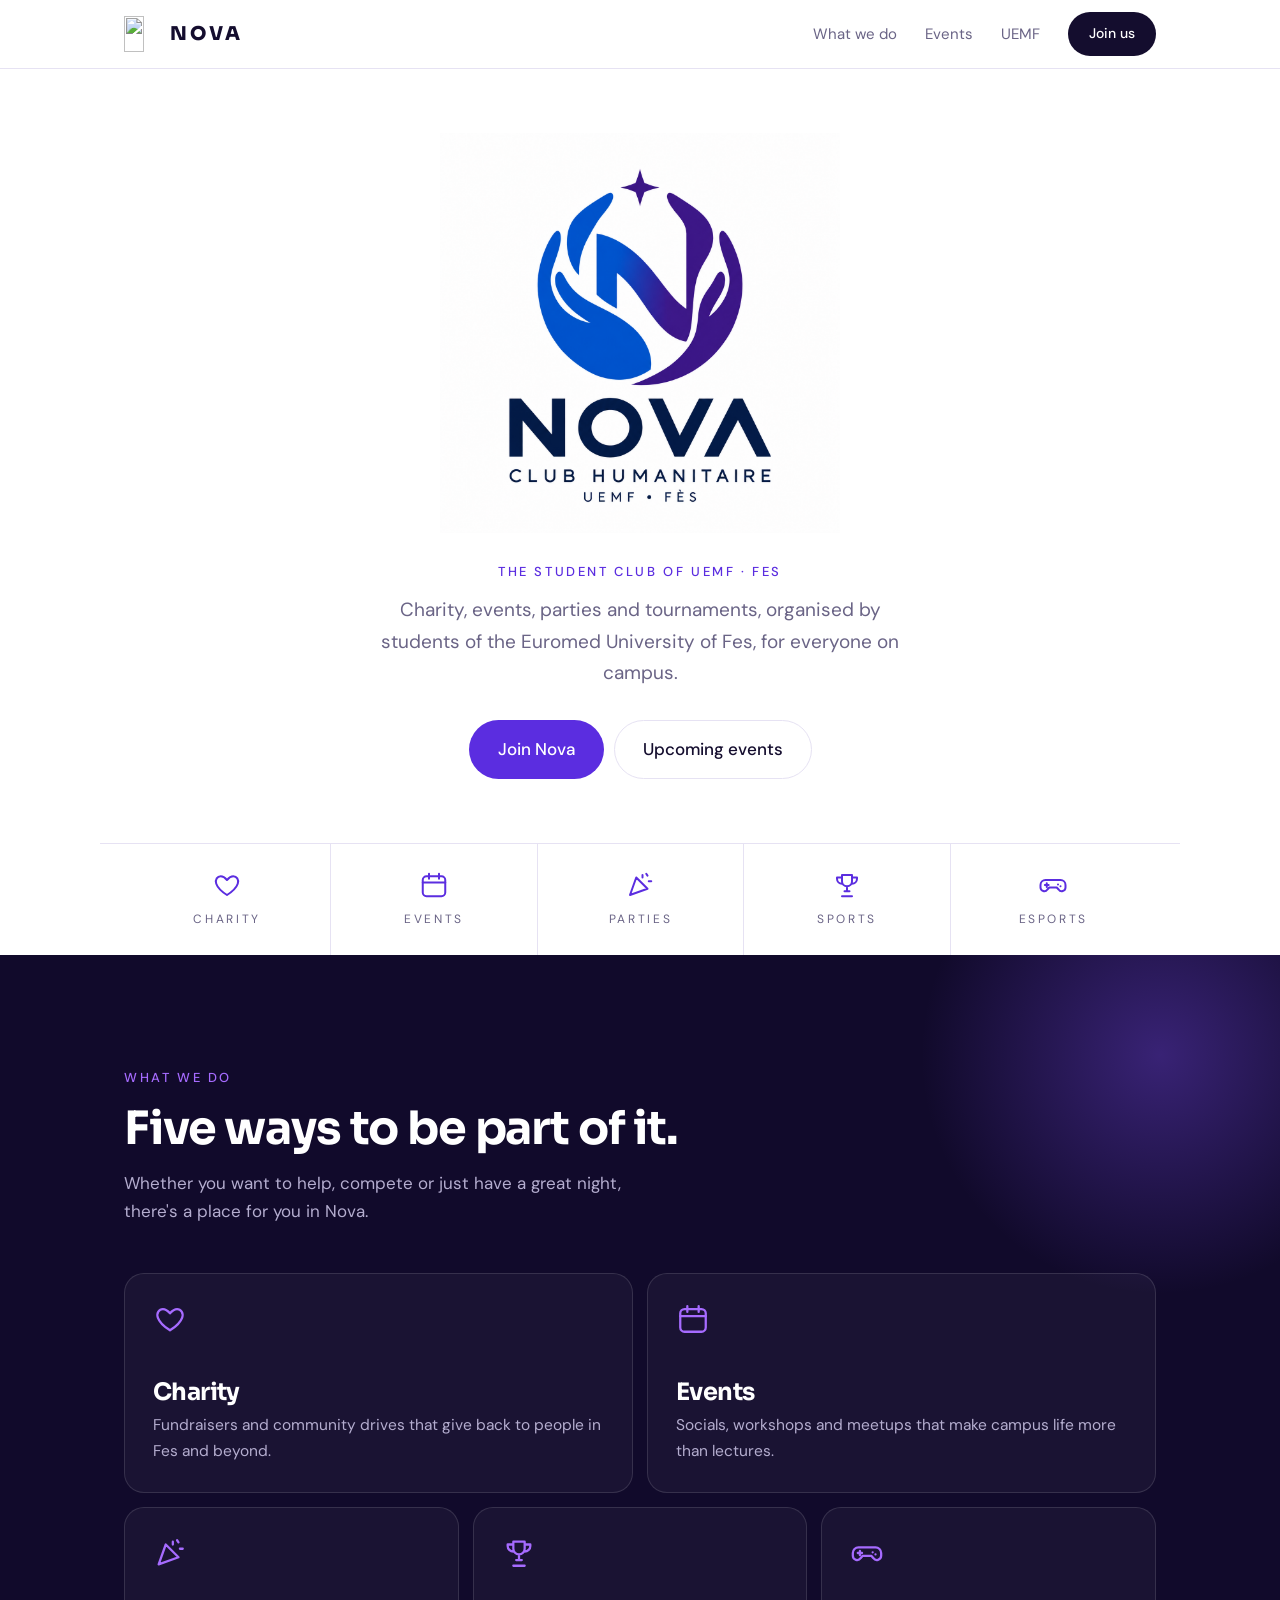
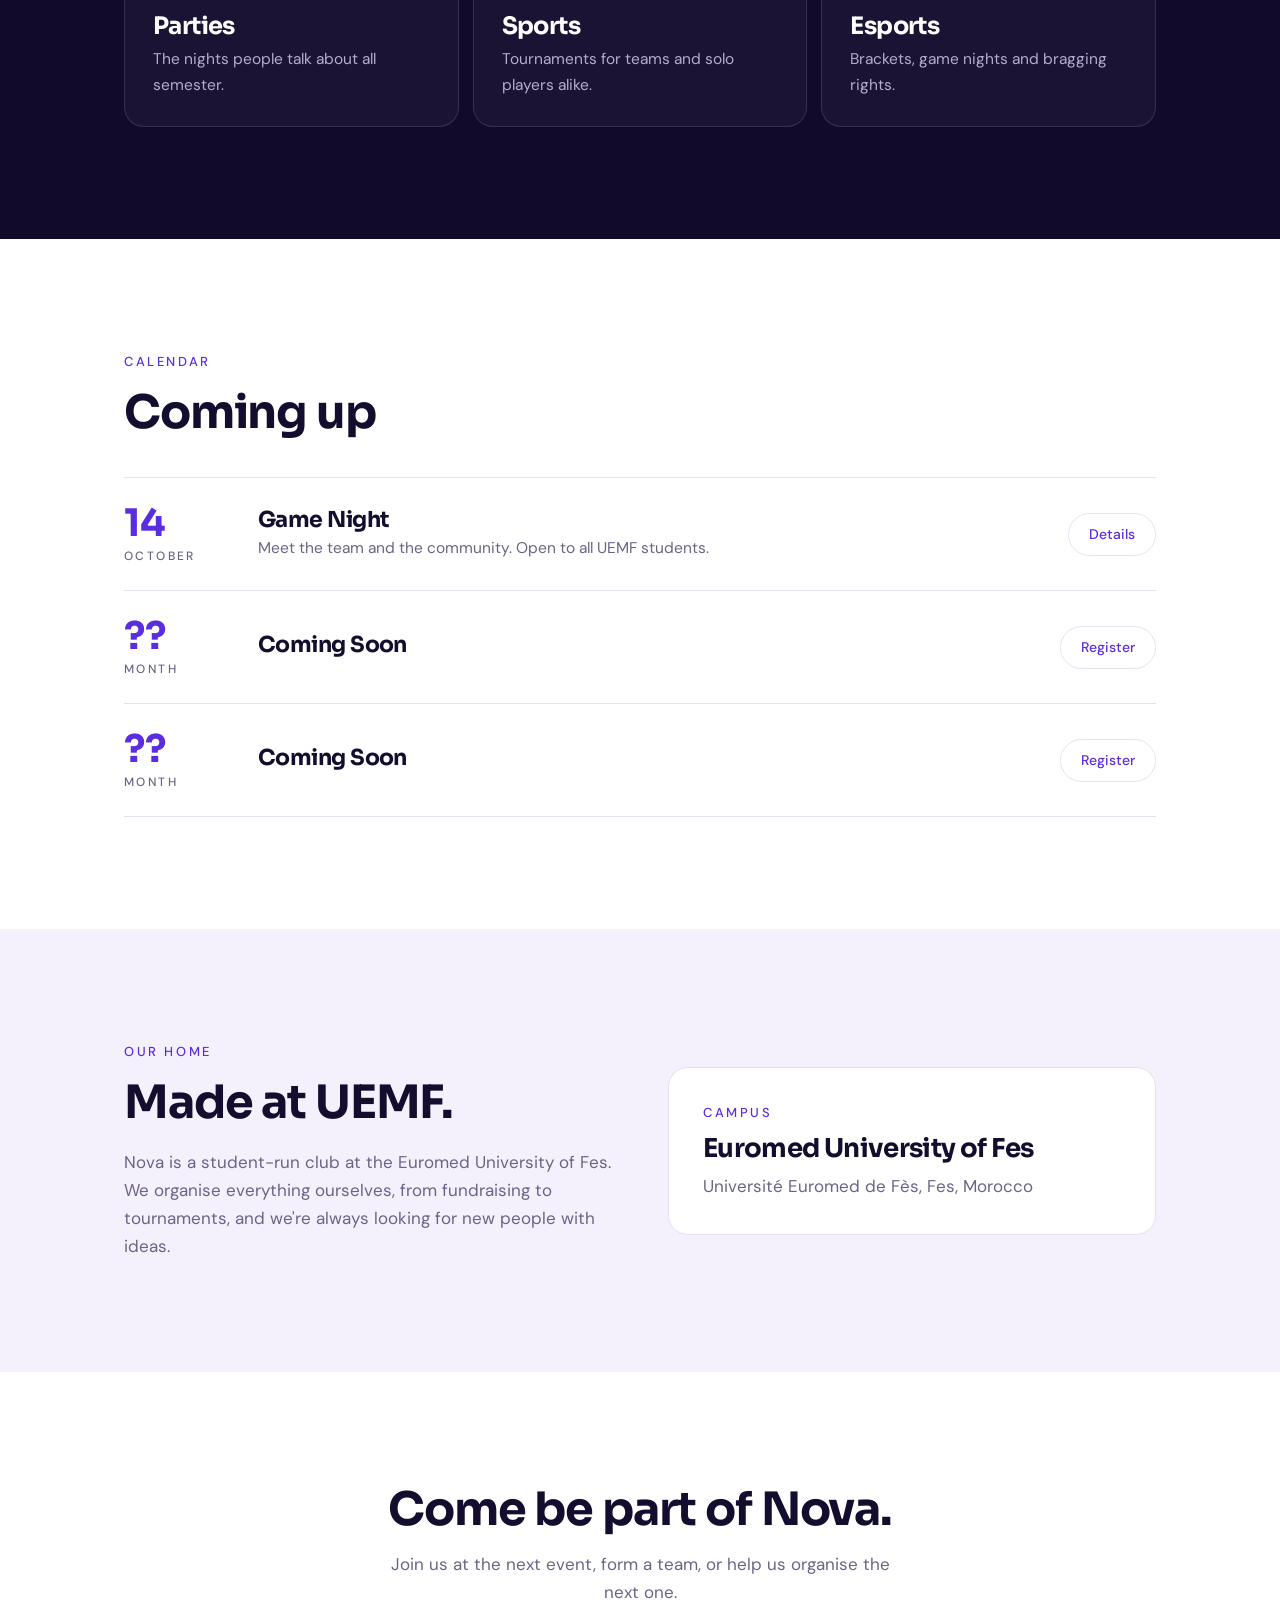
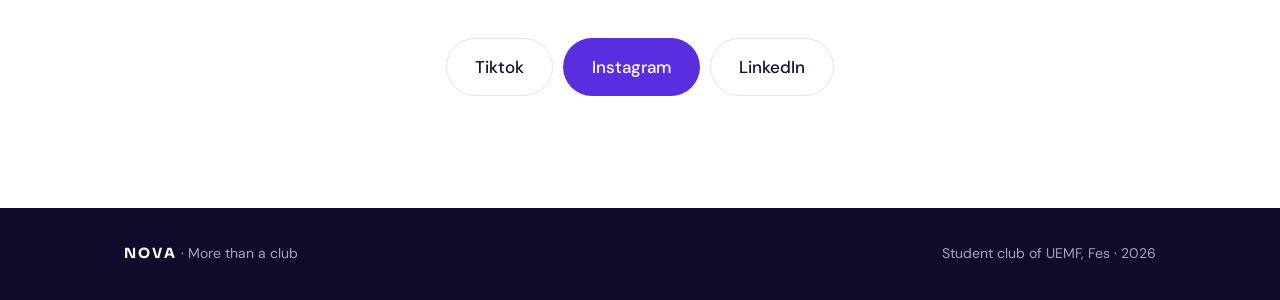
==== index.html @ 506ca685 "Update index.html" ====
<!DOCTYPE html>
<html lang="en">
<head>
  <meta charset="utf-8">
  <meta name="viewport" content="width=device-width, initial-scale=1, viewport-fit=cover">
  <title>Nova Club | UEMF</title>
  <meta name="description" content="Nova is the student club of the Euromed University of Fes: charity, events, parties, sports and esports.">
  <link rel="icon" href="assets/mark.png">
  <link rel="preconnect" href="https://fonts.googleapis.com">
  <link rel="preconnect" href="https://fonts.gstatic.com" crossorigin>
  <link rel="stylesheet" href="https://fonts.googleapis.com/css2?family=Sora:wght@400;600;700;800&family=DM+Sans:wght@400;500&display=swap">
  <link rel="stylesheet" href="styles.css">
  <script src="main.js" defer></script>
</head>
<body>

  <!-- Icon sprite: define once, reuse with <use href="#i-name"> -->
  <svg width="0" height="0" style="position:absolute" aria-hidden="true">
    <symbol id="i-heart" viewBox="0 0 24 24"><path d="M12 20s-7-4.4-8.6-9C2.300 7.600 4.300 5 7 5c2 0 3.400 1.100 5 3 1.600-1.900 3-3 5-3 2.700 0 4.700 2.600 3.600 6-1.600 4.600-8.600 9-8.600 9z"/></symbol>
    <symbol id="i-calendar" viewBox="0 0 24 24"><rect x="3" y="5" width="18" height="16" rx="3"/><path d="M8 3v4M16 3v4M3 10h18"/></symbol>
    <symbol id="i-party" viewBox="0 0 24 24"><path d="M4 20l5-14 9 9-14 5zM14 4v2M19 9h2M17 3l1 1.500"/></symbol>
    <symbol id="i-trophy" viewBox="0 0 24 24"><path d="M8 4h8v5a4 4 0 01-8 0V4zM8 6H4v1a4 4 0 004 4M16 6h4v1a4 4 0 01-4 4M12 13v4M8 21h8M10 17h4"/></symbol>
    <symbol id="i-gamepad" viewBox="0 0 24 24"><path d="M6 8h12a4 4 0 014 4v2a3 3 0 01-5.500 1.600L15 14H9l-1.500 1.600A3 3 0 012 14v-2a4 4 0 014-4zM7 10.500v3M5.500 12h3M16 11.500h.01M18 13h.01"/></symbol>
  </svg>

  <!-- ============ Header ============ -->
  <header class="site-header" id="top">
    <div class="container site-header__bar">
      <a class="brand" href="#top">
        <img src="assets/mark.jpg" alt="" width="36" height="36">
        <span>NOVA</span>
      </a>

      <button class="nav-toggle" aria-label="Toggle menu" aria-expanded="false" aria-controls="nav">
        <span></span><span></span>
      </button>

      <nav class="nav" id="nav" aria-label="Main">
        <a href="#about">What we do</a>
        <a href="#events">Events</a>
        <a href="#uemf">UEMF</a>
        <a href="https://docs.google.com/forms/d/e/1FAIpQLScmIQ1pw8FOXu6V0vWj6asty3MbUjY6OAAbXRcZuZG2vk9YHw/viewform?pli=1" class="btn btn--dark btn--sm">Join us</a>
      </nav>
    </div>
  </header>

  <main>

    <!-- ============ Hero ============ -->
    <section class="hero">
      <div class="container hero__inner">
        <img class="hero__logo" src="assets/nova.png" alt="Nova logo" width="420" height="374">
        <p class="eyebrow">The student club of UEMF · Fes</p>
        <p class="hero__text">
          Charity, events, parties and tournaments, organised by students of the
          Euromed University of Fes, for everyone on campus.
        </p>
        <div class="hero__actions">
          <a class="btn btn--primary" href="https://docs.google.com/forms/d/e/1FAIpQLScmIQ1pw8FOXu6V0vWj6asty3MbUjY6OAAbXRcZuZG2vk9YHw/viewform?pli=1">Join Nova</a>
          <a class="btn btn--ghost" href="#events">Upcoming events</a>
        </div>
      </div>

      <ul class="container pillars" aria-label="What Nova does">
        <li><svg class="icon"><use href="#i-heart"/></svg>Charity</li>
        <li><svg class="icon"><use href="#i-calendar"/></svg>Events</li>
        <li><svg class="icon"><use href="#i-party"/></svg>Parties</li>
        <li><svg class="icon"><use href="#i-trophy"/></svg>Sports</li>
        <li><svg class="icon"><use href="#i-gamepad"/></svg>Esports</li>
      </ul>
    </section>

    <!-- ============ What we do ============ -->
    <section class="section section--dark" id="about">
      <div class="container">
        <p class="eyebrow eyebrow--glow">What we do</p>
        <h2>Five ways to be part of it.</h2>
        <p class="section__intro">
          Whether you want to help, compete or just have a great night, there's a place for you in Nova.
        </p>

        <div class="cards">
          <article class="card card--wide">
            <svg class="icon icon--lg"><use href="#i-heart"/></svg>
            <h3>Charity</h3>
            <p>Fundraisers and community drives that give back to people in Fes and beyond.</p>
          </article>
          <article class="card card--wide">
            <svg class="icon icon--lg"><use href="#i-calendar"/></svg>
            <h3>Events</h3>
            <p>Socials, workshops and meetups that make campus life more than lectures.</p>
          </article>
          <article class="card">
            <svg class="icon icon--lg"><use href="#i-party"/></svg>
            <h3>Parties</h3>
            <p>The nights people talk about all semester.</p>
          </article>
          <article class="card">
            <svg class="icon icon--lg"><use href="#i-trophy"/></svg>
            <h3>Sports</h3>
            <p>Tournaments for teams and solo players alike.</p>
          </article>
          <article class="card">
            <svg class="icon icon--lg"><use href="#i-gamepad"/></svg>
            <h3>Esports</h3>
            <p>Brackets, game nights and bragging rights.</p>
          </article>
        </div>
      </div>
    </section>

    <!-- ============ Events ============ -->
    <section class="section" id="events">
      <div class="container">
        <header class="section__head">
          <div>
            <p class="eyebrow">Calendar</p>
            <h2>Coming up</h2>
          </div>
        </header>

        <ul class="events">
          <li class="event">
            <div class="event__date">14<small>October</small></div>
            <div class="event__body"><h3>Game Night</h3><p>Meet the team and the community. Open to all UEMF students.</p></div>
            <a class="btn btn--outline btn--sm" href="#">Details</a>
          </li>
          <li class="event">
            <div class="event__date">??<small>Month</small></div>
            <div class="event__body"><h3>Coming Soon</h3><p></p></div>
            <a class="btn btn--outline btn--sm" href="#">Register</a>
          </li>
          <li class="event">
            <div class="event__date">??<small>Month</small></div>
            <div class="event__body"><h3>Coming Soon</h3><p></p></div>
            <a class="btn btn--outline btn--sm" href="#">Register</a>
          </li>
        </ul>
      </div>
    </section>

    <!-- ============ UEMF ============ -->
    <section class="section section--soft" id="uemf">
      <div class="container split">
        <div>
          <p class="eyebrow">Our home</p>
          <h2>Made at UEMF.</h2>
          <p class="muted">
            Nova is a student-run club at the Euromed University of Fes. We organise
            everything ourselves, from fundraising to tournaments, and we're always
            looking for new people with ideas.
          </p>
        </div>
        <address class="location">
          <span class="eyebrow">Campus</span>
          <h3>Euromed University of Fes</h3>
          <p>Université Euromed de Fès, Fes, Morocco</p>
        </address>
      </div>
    </section>

    <!-- ============ Join ============ -->
    <section class="section section--center" id="join">
      <div class="container">
        <h2>Come be part of Nova.</h2>
        <p class="muted">Join us at the next event, form a team, or help us organise the next one.</p>
        <div class="hero__actions">
          <a class="btn btn--ghost" href="#">Tiktok</a>
          <a class="btn btn--primary" href="https://www.instagram.com/nova_club_uemf">Instagram</a>
          <a class="btn btn--ghost" href="#">LinkedIn</a>
        </div>
      </div>
    </section>

  </main>

  <!-- ============ Footer ============ -->
  <footer class="site-footer">
    <div class="container site-footer__bar">
      <span><strong>NOVA</strong> · More than a club</span>
      <span>Student club of UEMF, Fes · <span id="year"></span></span>
    </div>
  </footer>

</body>
</html>
---- styles.css ----
/* =========================================================
   NOVA — styles
   1. Tokens   2. Base   3. Layout   4. Components
   5. Sections   6. Responsive
   ========================================================= */

/* 1. Tokens ------------------------------------------------ */
:root {
  --ink: #140d2e;
  --muted: #6a6486;
  --line: #e6e2f3;
  --accent: #5b2de0;
  --glow: #a66bff;
  --soft: #f4f1fc;
  --night: #110a2b;
  --night-text: #b4adcf;

  --font-head: "Sora", system-ui, sans-serif;
  --font-body: "DM Sans", system-ui, sans-serif;

  --radius: 20px;
  --section-space: clamp(64px, 10vw, 112px);
  --header-h: 68px;
}

/* 2. Base -------------------------------------------------- */
*, *::before, *::after { box-sizing: border-box; }

html {
  scroll-behavior: smooth;
  scroll-padding-top: var(--header-h);
}

body {
  margin: 0;
  background: #fff;
  color: var(--ink);
  font: 17px/1.65 var(--font-body);
}

h1, h2, h3 {
  margin: 0;
  font-family: var(--font-head);
  line-height: 1.1;
  letter-spacing: -0.025em;
}
h2 { font-size: clamp(30px, 4.4vw, 46px); font-weight: 700; max-width: 16ch; }
h3 { font-size: 22px; }

p { margin: 0; }
ul { list-style: none; margin: 0; padding: 0; }
a { color: inherit; }
img { max-width: 100%; height: auto; display: block; }

:focus-visible { outline: 2px solid var(--accent); outline-offset: 3px; }

@media (prefers-reduced-motion: reduce) {
  html { scroll-behavior: auto; }
  * { transition: none !important; }
}

/* 3. Layout ------------------------------------------------ */
.container {
  width: 100%;
  max-width: 1080px;
  margin: 0 auto;
  padding: 0 24px;
}

.section { padding: var(--section-space) 0; }
.section--soft { background: var(--soft); }
.section--center { text-align: center; }
.section--center h2,
.section--center .muted { margin-left: auto; margin-right: auto; }
.section--center h2 { margin-bottom: 16px; max-width: 18ch; }
.section--center .muted { max-width: 44ch; margin-bottom: 32px; }

.section__head {
  display: flex;
  justify-content: space-between;
  align-items: flex-end;
  flex-wrap: wrap;
  gap: 24px;
  margin-bottom: 40px;
}

.split {
  display: grid;
  grid-template-columns: 1fr 1fr;
  gap: 56px;
  align-items: center;
}
.split h2 { margin-bottom: 20px; max-width: 14ch; }

/* 4. Components -------------------------------------------- */
.muted { color: var(--muted); }

.eyebrow {
  margin-bottom: 14px;
  font-size: 13px;
  font-weight: 500;
  letter-spacing: 0.2em;
  text-transform: uppercase;
  color: var(--accent);
}
.eyebrow--glow { color: var(--glow); }

.btn {
  display: inline-block;
  padding: 14px 28px;
  border: 1px solid transparent;
  border-radius: 99px;
  font-weight: 500;
  text-decoration: none;
  transition: background 0.2s, color 0.2s, border-color 0.2s;
}
.btn--sm { padding: 9px 20px; font-size: 14px; }
.btn--primary { background: var(--accent); color: #fff; }
.btn--primary:hover { background: #4a20c4; }
.btn--dark { background: var(--ink); color: #fff; }
.btn--dark:hover { background: var(--accent); }
.btn--ghost { border-color: var(--line); }
.btn--ghost:hover { border-color: var(--accent); color: var(--accent); }
.btn--outline { border-color: var(--line); color: var(--accent); white-space: nowrap; }
.btn--outline:hover { background: var(--accent); border-color: var(--accent); color: #fff; }

.icon {
  width: 30px;
  height: 30px;
  fill: none;
  stroke: var(--accent);
  stroke-width: 1.6;
  stroke-linecap: round;
  stroke-linejoin: round;
}
.icon--lg { width: 34px; height: 34px; stroke: var(--glow); }

/* 5. Sections ---------------------------------------------- */

/* Header */
.site-header {
  position: sticky;
  top: 0;
  z-index: 10;
  background: rgba(255, 255, 255, 0.92);
  backdrop-filter: blur(12px);
  border-bottom: 1px solid var(--line);
}
.site-header__bar {
  height: var(--header-h);
  display: flex;
  align-items: center;
  justify-content: space-between;
}
.brand {
  display: flex;
  align-items: center;
  gap: 10px;
  font: 800 19px var(--font-head);
  letter-spacing: 0.16em;
  text-decoration: none;
}
.brand img { height: 36px; width: auto; }

.nav { display: flex; align-items: center; gap: 28px; font-size: 15px; }
.nav a:not(.btn) { color: var(--muted); text-decoration: none; }
.nav a:not(.btn):hover { color: var(--accent); }

.nav-toggle { display: none; }

/* Hero */
.hero { padding-top: 64px; text-align: center; }
.hero__logo { width: min(400px, 78vw); margin: 0 auto; }
.hero .eyebrow { margin: 28px 0 12px; }
.hero__text { max-width: 560px; margin: 0 auto 32px; color: var(--muted); font-size: 19px; }
.hero__actions { display: flex; justify-content: center; flex-wrap: wrap; gap: 10px; }

.pillars {
  display: grid;
  grid-template-columns: repeat(5, 1fr);
  margin-top: 64px;
  border-top: 1px solid var(--line);
}
.pillars li {
  padding: 26px 8px;
  border-left: 1px solid var(--line);
  font-size: 12px;
  letter-spacing: 0.22em;
  text-transform: uppercase;
  color: var(--muted);
}
.pillars li:first-child { border-left: 0; }
.pillars .icon { display: block; margin: 0 auto 10px; }

/* Dark section */
.section--dark {
  position: relative;
  overflow: hidden;
  background: var(--night);
  color: #fff;
}
.section--dark::before {
  content: "";
  position: absolute;
  top: -160px;
  right: -140px;
  width: 520px;
  height: 520px;
  background: radial-gradient(circle, rgba(130, 80, 255, 0.35), transparent 65%);
  pointer-events: none;
}
.section__intro { max-width: 46ch; margin: 16px 0 48px; color: var(--night-text); }

.cards {
  position: relative;
  display: grid;
  grid-template-columns: repeat(6, 1fr);
  gap: 14px;
}
.card {
  grid-column: span 2;
  min-height: 220px;
  padding: 28px;
  display: flex;
  flex-direction: column;
  justify-content: flex-end;
  border: 1px solid rgba(255, 255, 255, 0.12);
  border-radius: var(--radius);
  background: rgba(255, 255, 255, 0.04);
  transition: border-color 0.2s, background 0.2s;
}
.card--wide { grid-column: span 3; }
.card:hover { border-color: var(--glow); background: rgba(166, 107, 255, 0.08); }
.card .icon { margin-bottom: auto; }
.card h3 { font-size: 24px; margin: 28px 0 8px; }
.card p { color: var(--night-text); font-size: 15.5px; }

/* Events */
.events { border-top: 1px solid var(--line); }
.event {
  display: grid;
  grid-template-columns: 110px 1fr auto;
  align-items: center;
  gap: 24px;
  padding: 26px 0;
  border-bottom: 1px solid var(--line);
}
.event__date { font: 700 38px/1 var(--font-head); color: var(--accent); }
.event__date small {
  display: block;
  margin-top: 6px;
  font: 500 12px var(--font-body);
  letter-spacing: 0.2em;
  text-transform: uppercase;
  color: var(--muted);
}
.event h3 { margin-bottom: 4px; }
.event p { color: var(--muted); font-size: 15.5px; }

/* UEMF */
.location {
  padding: 34px;
  font-style: normal;
  background: #fff;
  border: 1px solid var(--line);
  border-radius: var(--radius);
}
.location .eyebrow { display: block; margin-bottom: 0; }
.location h3 { margin: 12px 0 8px; font-size: 26px; }
.location p { color: var(--muted); }

/* Footer */
.site-footer { padding: 34px 0; background: var(--night); color: #a7a0c4; font-size: 14px; }
.site-footer__bar { display: flex; justify-content: space-between; flex-wrap: wrap; gap: 12px; }
.site-footer strong { color: #fff; font-family: var(--font-head); letter-spacing: 0.16em; }

/* 6. Responsive -------------------------------------------- */
@media (max-width: 800px) {
  .nav-toggle {
    display: flex;
    flex-direction: column;
    gap: 6px;
    padding: 10px;
    background: none;
    border: 0;
    cursor: pointer;
  }
  .nav-toggle span { width: 24px; height: 2px; background: var(--ink); transition: transform 0.2s; }
  .nav-toggle[aria-expanded="true"] span:first-child { transform: translateY(4px) rotate(45deg); }
  .nav-toggle[aria-expanded="true"] span:last-child { transform: translateY(-4px) rotate(-45deg); }

  .nav {
    display: none;
    position: absolute;
    top: var(--header-h);
    left: 0;
    right: 0;
    flex-direction: column;
    align-items: stretch;
    gap: 4px;
    padding: 16px 24px 24px;
    background: #fff;
    border-bottom: 1px solid var(--line);
  }
  .nav.is-open { display: flex; }
  .nav a { padding: 10px 0; }
  .nav .btn { text-align: center; margin-top: 8px; }

  .pillars { grid-template-columns: repeat(3, 1fr); border-top: 0; }
  .pillars li { border-top: 1px solid var(--line); }
  .pillars li:nth-child(4) { border-left: 0; }

  .cards { grid-template-columns: 1fr; }
  .card, .card--wide { grid-column: auto; min-height: 0; }

  .event { grid-template-columns: 80px 1fr; }
  .event .btn { grid-column: 2; justify-self: start; }

  .split { grid-template-columns: 1fr; gap: 32px; }
}
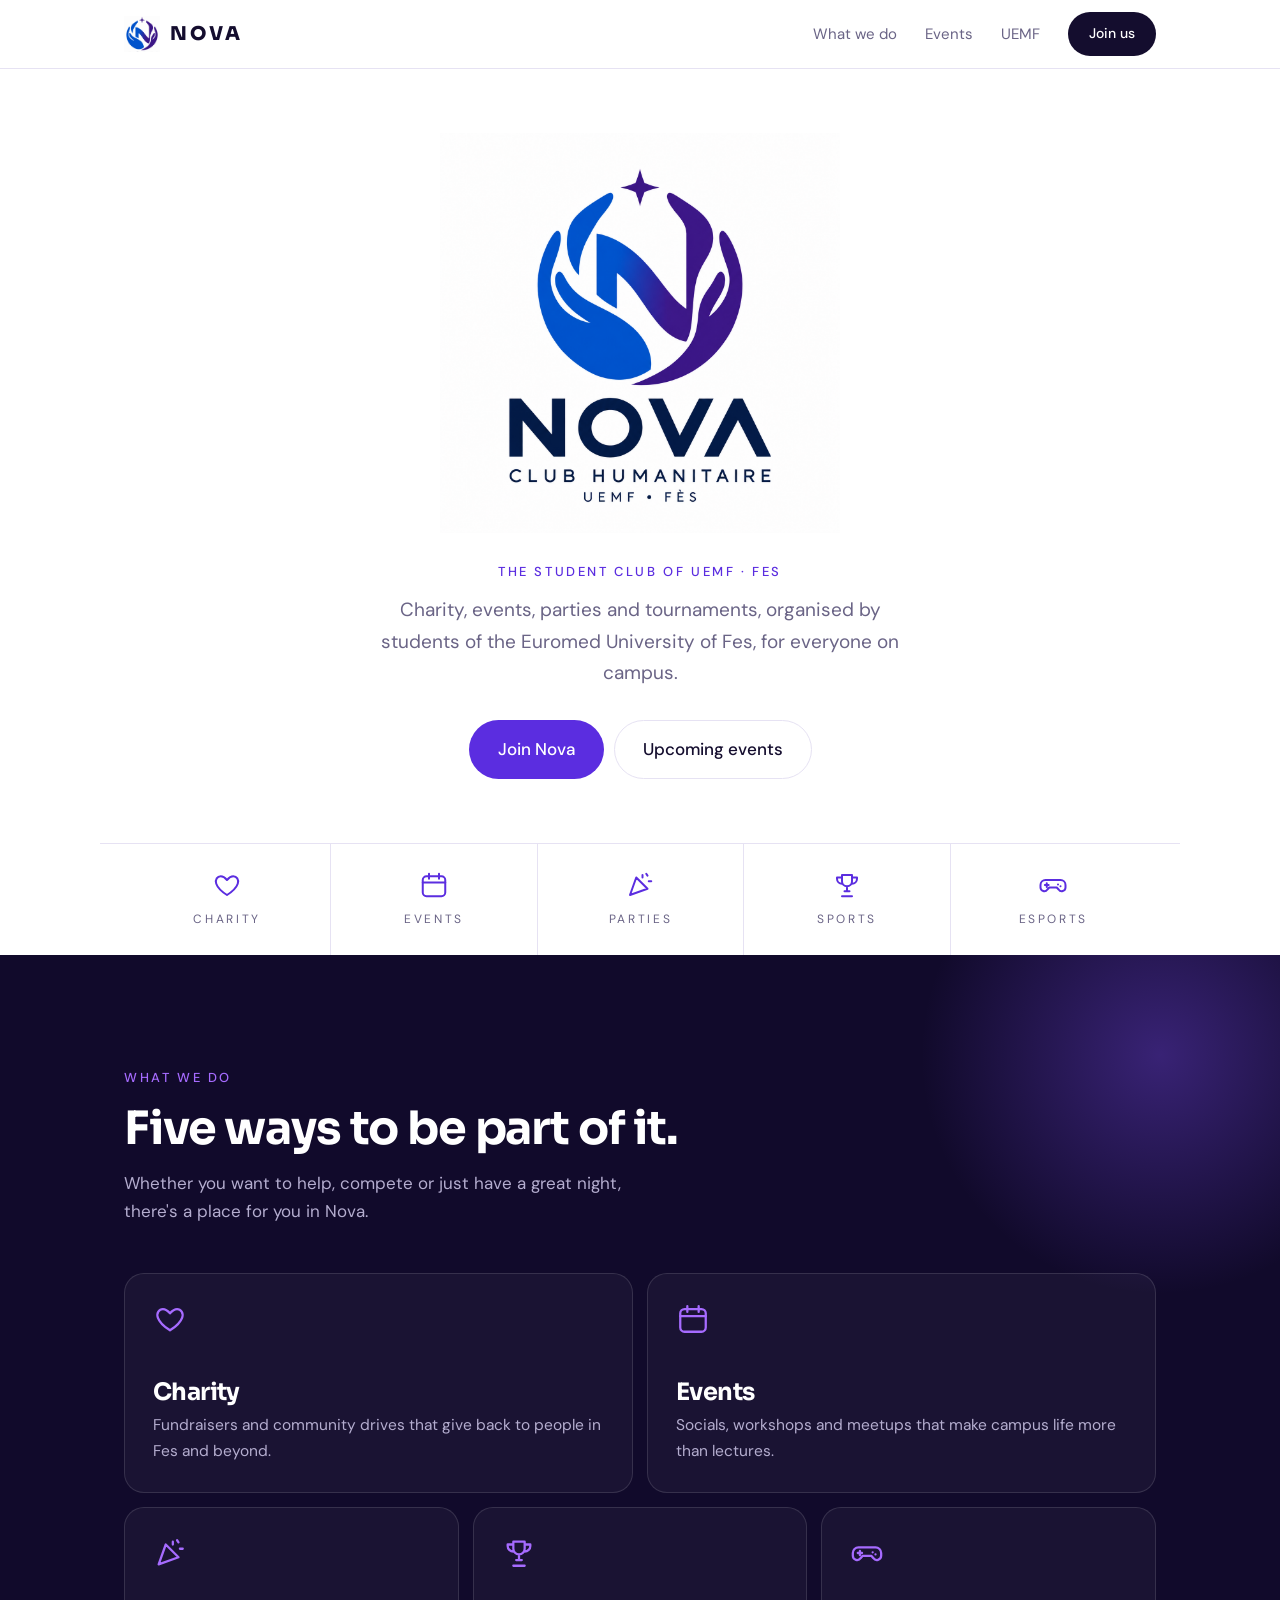
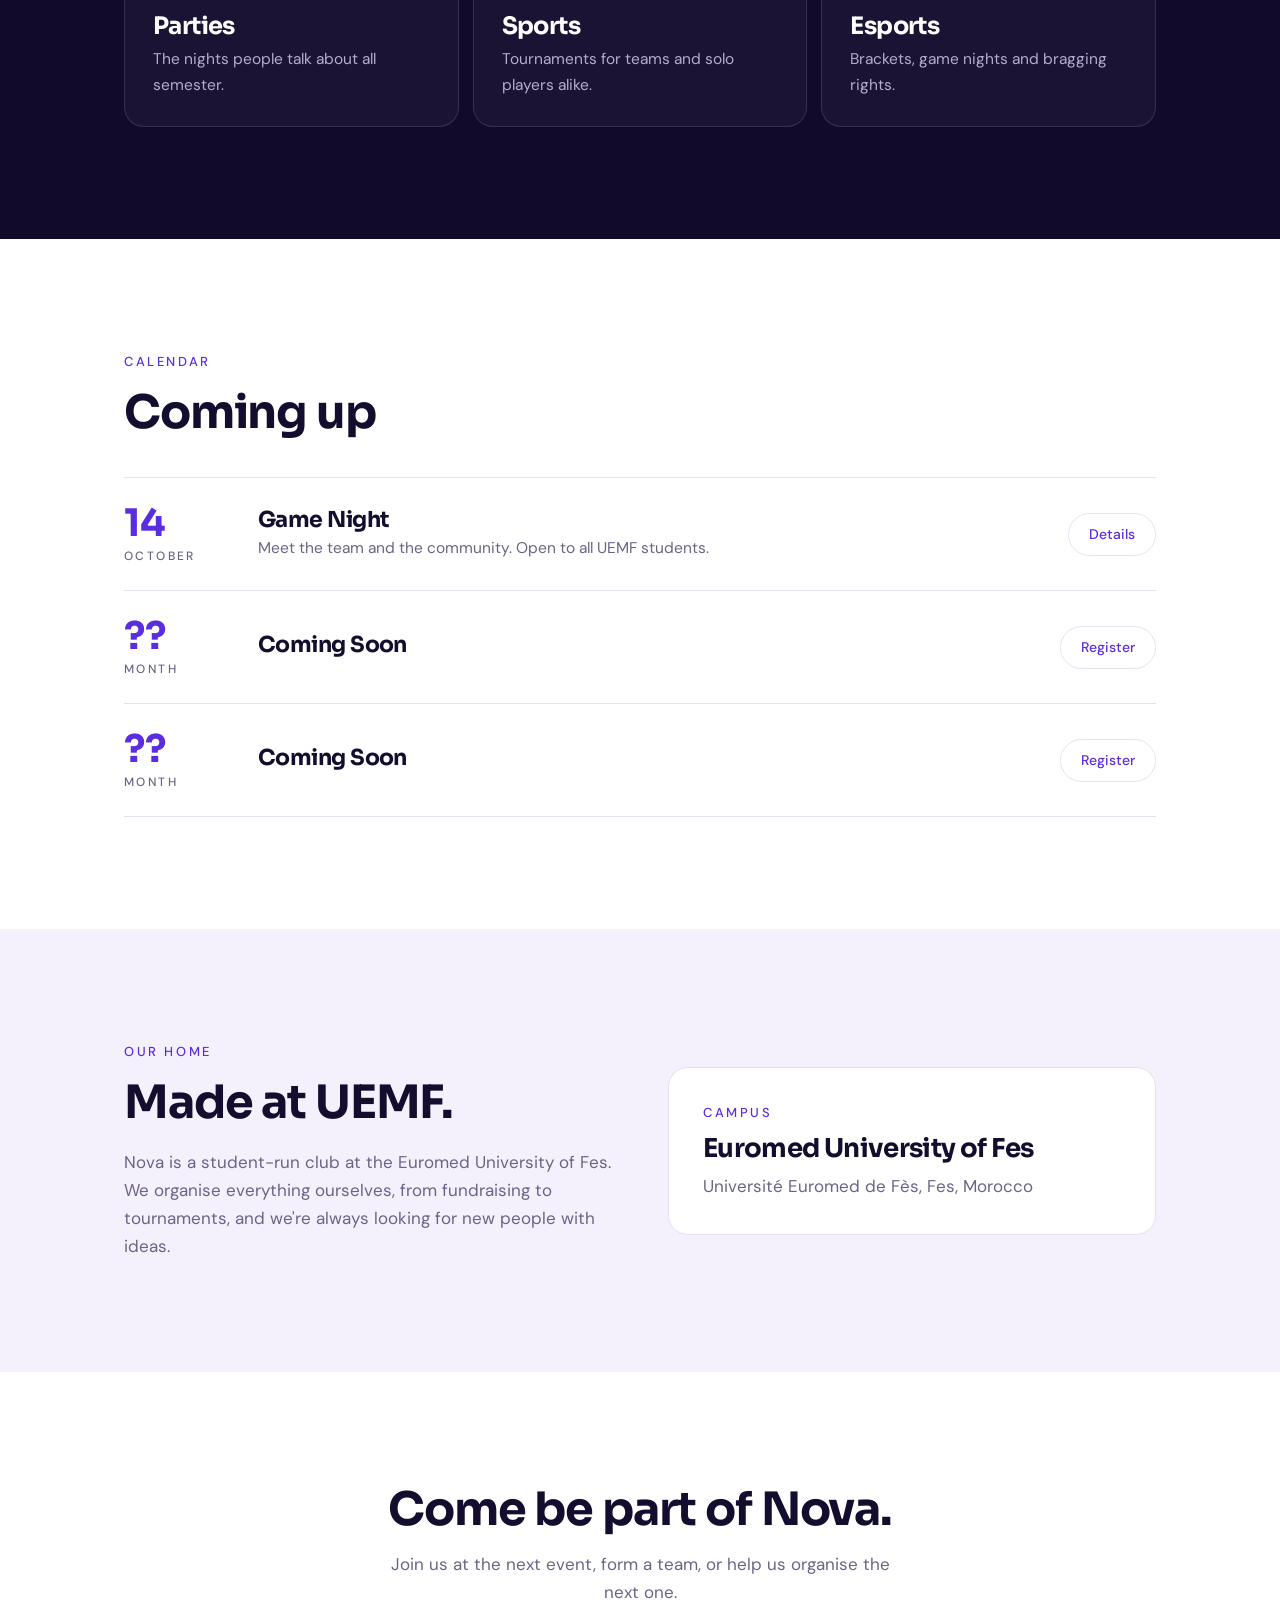
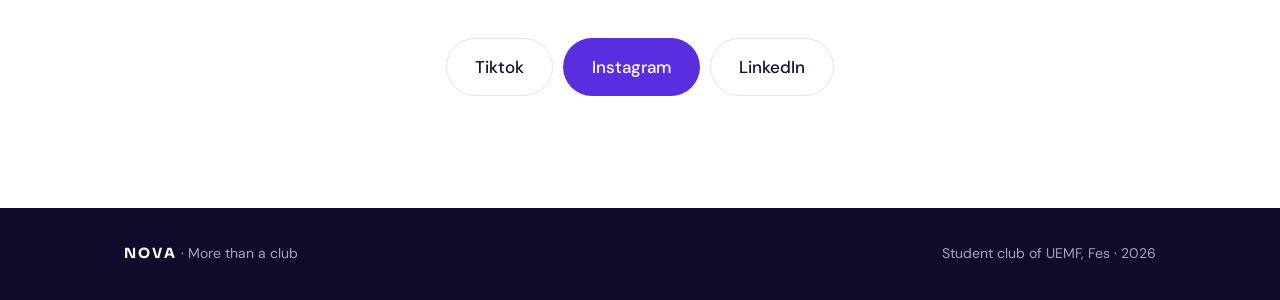
==== commit 349296a2: "Replace mark.jpg with mark.png in header" ====
--- a/index.html
+++ b/index.html
@@ -27,7 +27,7 @@
   <header class="site-header" id="top">
     <div class="container site-header__bar">
       <a class="brand" href="#top">
-        <img src="assets/mark.jpg" alt="" width="36" height="36">
+        <img src="assets/mark.png" alt="" width="36" height="36">
         <span>NOVA</span>
       </a>
 
